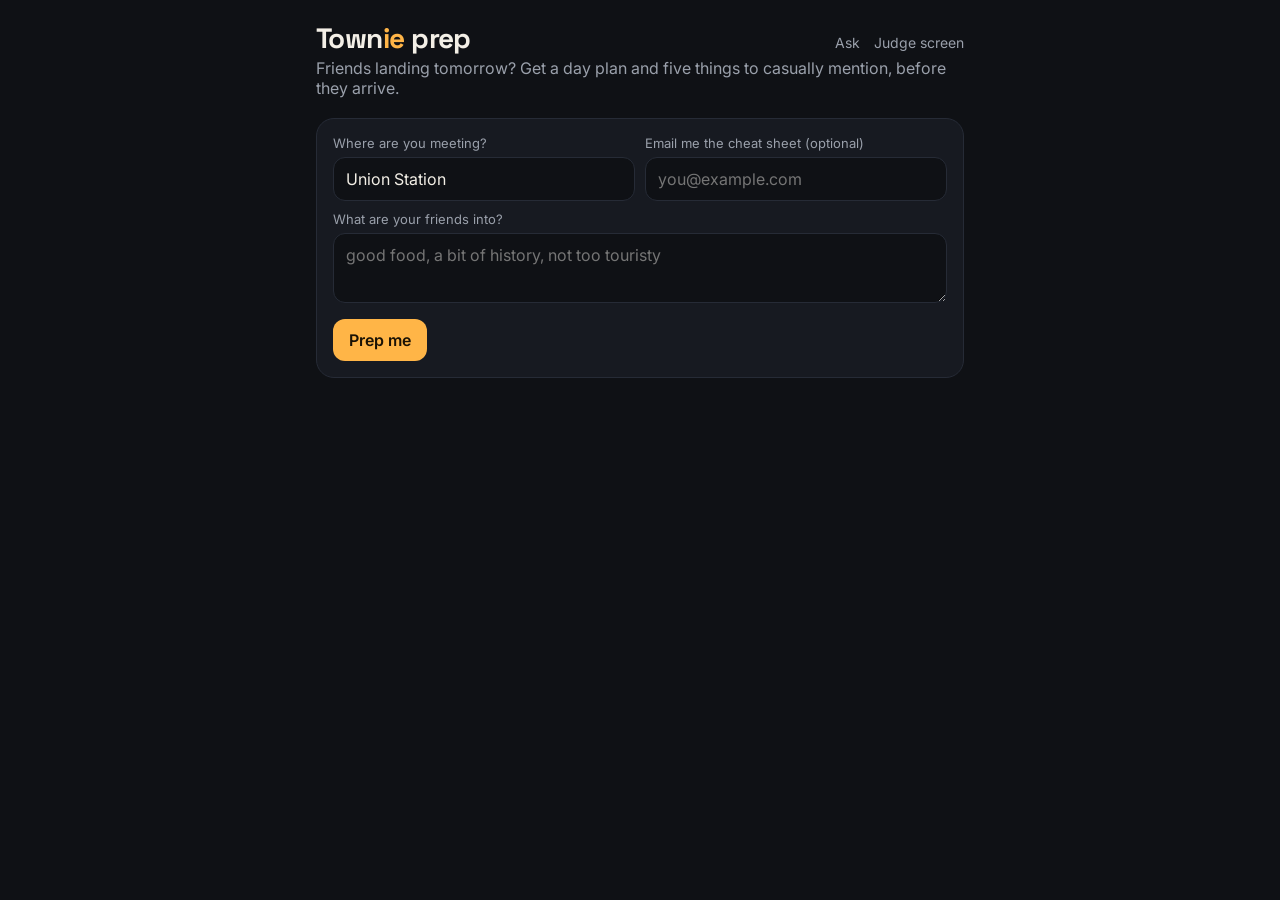
==== static/prep.html @ e32e95b0 "Townie: whisper-in-your-ear Toronto tour guide FastAPI app for LarpHacks 2026: /api/ask answers a qu" ====
<!doctype html>
<html lang="en">
<head>
  <meta charset="utf-8">
  <meta name="viewport" content="width=device-width, initial-scale=1">
  <title>Townie Prep</title>
  <link rel="preconnect" href="https://fonts.googleapis.com">
  <link href="https://fonts.googleapis.com/css2?family=Inter:wght@400;600&family=Space+Grotesk:wght@600;700&display=swap" rel="stylesheet">
  <link rel="stylesheet" href="/static/style.css">
  <style>
    .wrap { max-width: 680px; }
    .stop { display: grid; grid-template-columns: 84px 1fr; gap: 10px; padding: 10px 0; border-bottom: 1px solid var(--line); }
    .stop:last-child { border: 0; }
    .stop .t { color: var(--accent); font-weight: 600; }
    .stop i { color: var(--muted); display: block; margin-top: 3px; }
    ol { padding-left: 20px; margin: 6px 0 0; } ol li { margin: 6px 0; }
    .badge { display: inline-block; font-size: 12px; padding: 4px 10px; border-radius: 999px; border: 1px solid var(--line); color: var(--muted); margin: 0 6px 6px 0; }
    .badge.ok { color: var(--ok); }
    .msg { padding: 8px 0; border-bottom: 1px solid var(--line); font-size: 14px; }
    .msg small { color: var(--muted); display: block; }
    .grid2 { display: grid; grid-template-columns: 1fr 1fr; gap: 10px; }
    @media (max-width: 520px) { .grid2 { grid-template-columns: 1fr; } }
  </style>
</head>
<body>
  <main class="wrap">
    <div class="top">
      <h1 class="brand">Town<span>ie</span> prep</h1>
      <nav class="nav"><a href="/">Ask</a><a href="/live" target="_blank">Judge screen</a></nav>
    </div>
    <p class="tag">Friends landing tomorrow? Get a day plan and five things to casually mention, before they arrive.</p>

    <form class="panel" id="form">
      <div class="grid2">
        <div><label for="area">Where are you meeting?</label><input id="area" value="Union Station" list="areas"></div>
        <div><label for="email">Email me the cheat sheet (optional)</label><input id="email" type="email" placeholder="you@example.com"></div>
      </div>
      <datalist id="areas">
        <option>Union Station</option><option>Kensington Market</option><option>Distillery District</option>
        <option>Yorkville</option><option>St. Lawrence Market</option><option>Harbourfront</option>
      </datalist>
      <label for="interests" style="margin-top:10px">What are your friends into?</label>
      <textarea id="interests" placeholder="good food, a bit of history, not too touristy"></textarea>
      <div class="row" style="margin-top:12px">
        <button class="primary" id="go" type="submit">Prep me</button>
        <span class="meta" id="status"></span>
      </div>
    </form>

    <section class="panel" id="result" hidden>
      <div id="badges"></div>
      <h2 id="title" style="margin:6px 0 4px"></h2>
      <p class="q" id="opener"></p>
      <audio id="briefing" controls style="width:100%;margin:12px 0" hidden></audio>
      <div id="stops"></div>
      <h3 style="margin:18px 0 0">Five things to casually mention</h3>
      <ol id="facts"></ol>
    </section>

    <section class="panel" id="inbox" hidden>
      <h3 style="margin:0 0 4px">Townie's inbox</h3>
      <p class="q">Forward your friends' "we're visiting!" email to <b id="addr"></b>. Townie replies with a plan.</p>
      <div class="row" style="margin:12px 0"><button id="check" type="button">Check inbox and reply</button><span class="meta" id="inboxStatus"></span></div>
      <div id="msgs"></div>
    </section>
  </main>

  <script>
    const $ = (id) => document.getElementById(id);
    const esc = (s) => String(s ?? "").replace(/[&<>"]/g, (c) => ({ "&": "&amp;", "<": "&lt;", ">": "&gt;", '"': "&quot;" }[c]));

    $("form").addEventListener("submit", async (e) => {
      e.preventDefault();
      $("go").disabled = true;
      const t0 = Date.now();
      const tick = setInterval(() => $("status").textContent = `Scouting the neighbourhood… ${Math.round((Date.now() - t0) / 1000)}s`, 500);
      try {
        const res = await fetch("/api/prep", {
          method: "POST", headers: { "Content-Type": "application/json" },
          body: JSON.stringify({ area: $("area").value, interests: $("interests").value, email: $("email").value }),
        });
        showPlan(await res.json());
        $("status").textContent = "";
      } catch {
        $("status").textContent = "Something went wrong. Try again.";
      } finally {
        clearInterval(tick);
        $("go").disabled = false;
      }
    });

    function showPlan(d) {
      const p = d.plan;
      $("result").hidden = false;
      $("badges").innerHTML = [
        d.via === "render-workflow" ? `<span class="badge ok">Ran on Render Workflows${d.run_id ? " · " + esc(d.run_id) : ""}</span>` : `<span class="badge">Ran in the web service</span>`,
        `<span class="badge">${esc(p.source === "llm" ? "Written by AI" : "Template plan")}</span>`,
        `<span class="badge">${d.seconds}s</span>`,
        d.emailed ? `<span class="badge ok">Emailed to ${esc(d.emailed)}</span>` : "",
      ].join("");
      $("title").textContent = p.title || "Your day";
      $("opener").textContent = p.opener ? `Opener: “${p.opener}”` : "";
      $("stops").innerHTML = (p.stops || []).map((s) =>
        `<div class="stop"><span class="t">${esc(s.time)}</span><div><b>${esc(s.place)}</b><i>“${esc(s.line)}”</i></div></div>`).join("");
      $("facts").innerHTML = (p.fun_facts || []).map((f) => `<li>${esc(f)}</li>`).join("");
      if (d.briefing_b64) {
        $("briefing").hidden = false;
        $("briefing").src = `data:audio/mpeg;base64,${d.briefing_b64}`;
      }
    }

    async function loadInbox() {
      try {
        const d = await (await fetch("/api/inbox")).json();
        if (!d.enabled) return;
        $("inbox").hidden = false;
        $("addr").textContent = d.address || "(setting up…)";
        $("msgs").innerHTML = (d.messages || []).map((m) =>
          `<div class="msg">${m.direction === "outbound" ? "↗" : "↘"} <b>${esc(m.subject || "(no subject)")}</b><small>${esc(m.from)} · ${esc(m.preview)}</small></div>`).join("")
          || '<p class="q">No mail yet.</p>';
        if (d.error) $("inboxStatus").textContent = d.error;
      } catch {}
    }
    $("check").addEventListener("click", async () => {
      $("check").disabled = true;
      $("inboxStatus").textContent = "Reading mail and planning…";
      try {
        const d = await (await fetch("/api/inbox/process", { method: "POST" })).json();
        $("inboxStatus").textContent = d.replied.length ? `Replied to ${d.replied.map((r) => r.to).join(", ")}` : "No new mail.";
      } catch { $("inboxStatus").textContent = "Inbox error."; }
      $("check").disabled = false;
      loadInbox();
    });
    loadInbox();
  </script>
</body>
</html>
---- static/style.css ----
:root {
  --bg: #0f1115;
  --panel: #171a21;
  --line: #262b36;
  --text: #f3efe6;
  --muted: #9aa0ab;
  --accent: #ffb547;
  --accent-2: #ff6b4a;
  --ok: #5ad19a;
  --radius: 18px;
  font-family: "Inter", system-ui, -apple-system, sans-serif;
}
* { box-sizing: border-box; }
html, body { margin: 0; background: var(--bg); color: var(--text); }
body { min-height: 100vh; -webkit-font-smoothing: antialiased; }
a { color: var(--accent); }
h1, h2, h3, .display { font-family: "Space Grotesk", "Inter", system-ui, sans-serif; letter-spacing: -0.02em; }

.wrap { max-width: 560px; margin: 0 auto; padding: 20px 16px 48px; }
.top { display: flex; align-items: baseline; justify-content: space-between; gap: 12px; }
.brand { font-size: 28px; font-weight: 700; margin: 0; }
.brand span { color: var(--accent); }
.tag { color: var(--muted); margin: 2px 0 20px; }
.nav a { color: var(--muted); text-decoration: none; margin-left: 14px; font-size: 14px; }
.nav a:hover { color: var(--text); }

.panel { background: var(--panel); border: 1px solid var(--line); border-radius: var(--radius); padding: 16px; margin-bottom: 14px; }
.row { display: flex; gap: 10px; align-items: center; flex-wrap: wrap; }
label { font-size: 13px; color: var(--muted); display: block; margin-bottom: 6px; }
select, input, textarea, button { font: inherit; color: var(--text); }
select, input, textarea {
  width: 100%; background: var(--bg); border: 1px solid var(--line); border-radius: 12px; padding: 11px 12px;
}
textarea { resize: vertical; min-height: 70px; }
button { cursor: pointer; border: 0; border-radius: 12px; padding: 11px 16px; background: var(--line); }
button.primary { background: var(--accent); color: #1a1205; font-weight: 600; }
button:disabled { opacity: 0.5; cursor: default; }
.chip { font-size: 12px; color: var(--muted); border: 1px solid var(--line); border-radius: 999px; padding: 4px 10px; }
.chip.on { color: var(--ok); border-color: color-mix(in srgb, var(--ok) 40%, transparent); }

.talk {
  display: grid; place-items: center; margin: 26px auto 18px; width: 200px; height: 200px; border-radius: 50%;
  background: radial-gradient(circle at 35% 30%, #ffd08a, var(--accent) 45%, var(--accent-2));
  color: #1a1205; font-weight: 700; font-size: 18px; user-select: none; -webkit-user-select: none;
  touch-action: none; box-shadow: 0 10px 60px -10px rgba(255, 150, 60, 0.45); transition: transform .15s;
}
.talk.rec { transform: scale(0.94); box-shadow: 0 0 0 14px rgba(255, 107, 74, 0.18), 0 0 0 28px rgba(255, 107, 74, 0.08); }
.talk.busy { filter: grayscale(0.5); }
.hint { text-align: center; color: var(--muted); font-size: 14px; margin: 0 0 18px; }

.say { font-size: 26px; line-height: 1.3; font-weight: 600; margin: 4px 0 10px; }
.q { color: var(--muted); margin: 0; }
.meta { color: var(--muted); font-size: 13px; margin-top: 8px; }
.empty { color: var(--muted); }

@media (max-width: 420px) { .say { font-size: 22px; } .talk { width: 170px; height: 170px; } }
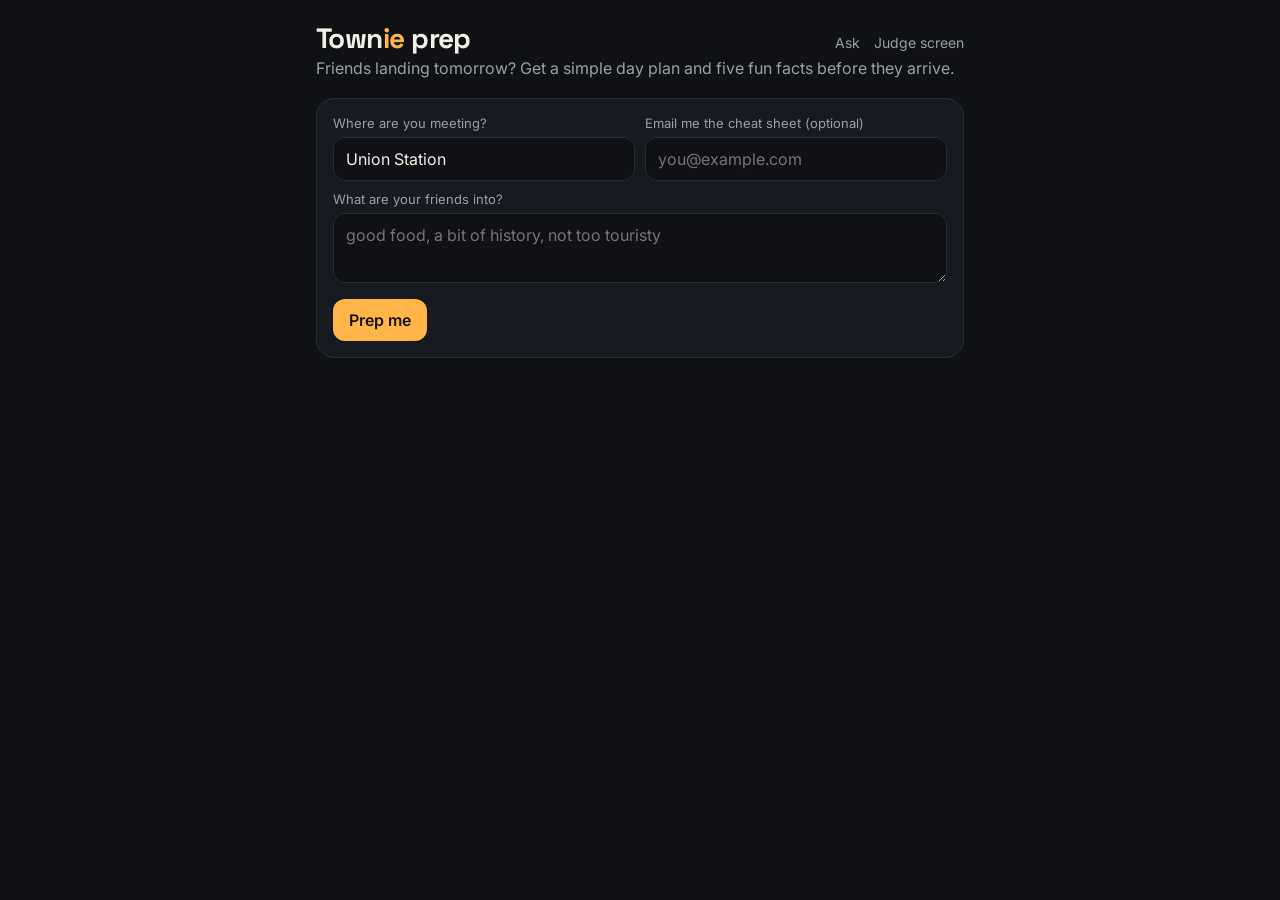
==== commit 462e22a9: "Simpler whispers, general knowledge answers, Gemini first, slower voice - Whisper short plain summar" ====
--- a/static/prep.html
+++ b/static/prep.html
@@ -28,7 +28,7 @@
       <h1 class="brand">Town<span>ie</span> prep</h1>
       <nav class="nav"><a href="/">Ask</a><a href="/live" target="_blank">Judge screen</a></nav>
     </div>
-    <p class="tag">Friends landing tomorrow? Get a day plan and five things to casually mention, before they arrive.</p>
+    <p class="tag">Friends landing tomorrow? Get a simple day plan and five fun facts before they arrive.</p>
 
     <form class="panel" id="form">
       <div class="grid2">
@@ -53,7 +53,7 @@
       <p class="q" id="opener"></p>
       <audio id="briefing" controls style="width:100%;margin:12px 0" hidden></audio>
       <div id="stops"></div>
-      <h3 style="margin:18px 0 0">Five things to casually mention</h3>
+      <h3 style="margin:18px 0 0">Five fun facts</h3>
       <ol id="facts"></ol>
     </section>
 
@@ -99,9 +99,9 @@
         d.emailed ? `<span class="badge ok">Emailed to ${esc(d.emailed)}</span>` : "",
       ].join("");
       $("title").textContent = p.title || "Your day";
-      $("opener").textContent = p.opener ? `Opener: “${p.opener}”` : "";
+      $("opener").textContent = p.opener || "";
       $("stops").innerHTML = (p.stops || []).map((s) =>
-        `<div class="stop"><span class="t">${esc(s.time)}</span><div><b>${esc(s.place)}</b><i>“${esc(s.line)}”</i></div></div>`).join("");
+        `<div class="stop"><span class="t">${esc(s.time)}</span><div><b>${esc(s.place)}</b><i>${esc(s.line)}</i></div></div>`).join("");
       $("facts").innerHTML = (p.fun_facts || []).map((f) => `<li>${esc(f)}</li>`).join("");
       if (d.briefing_b64) {
         $("briefing").hidden = false;
